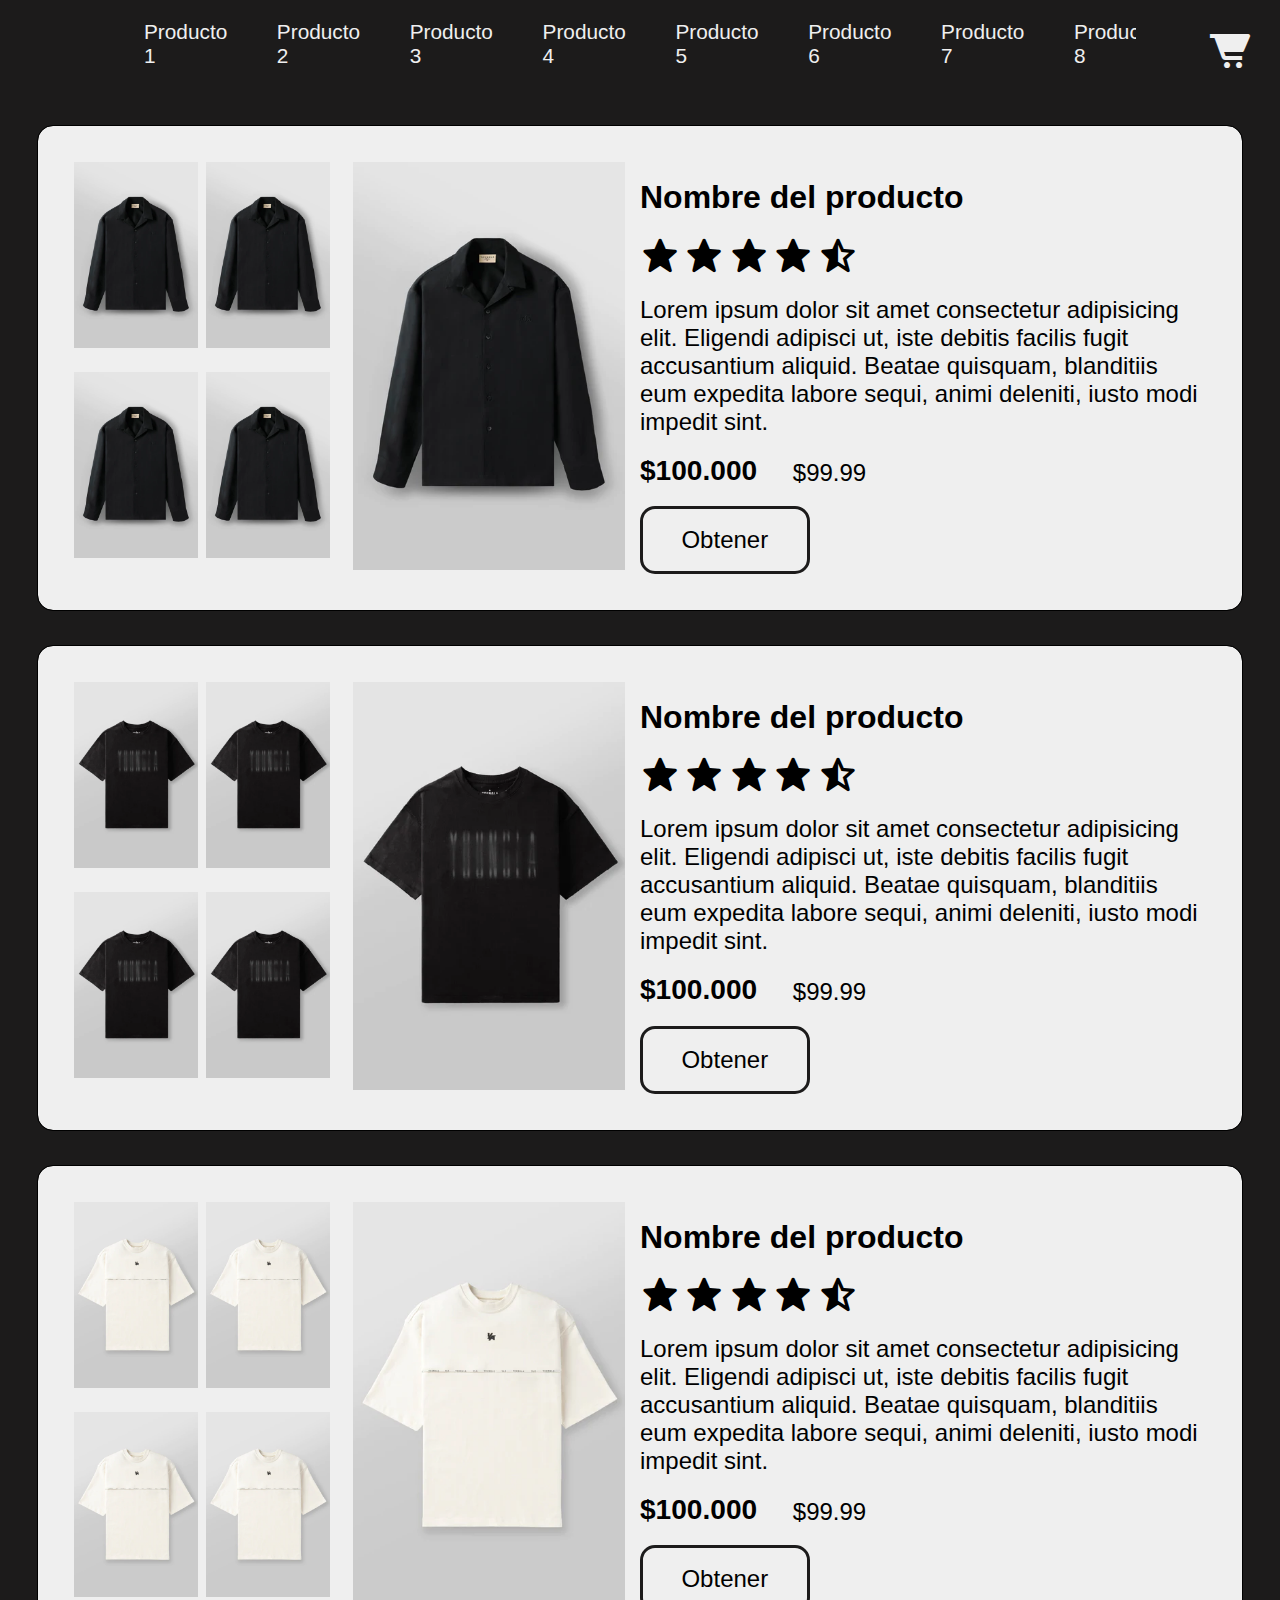
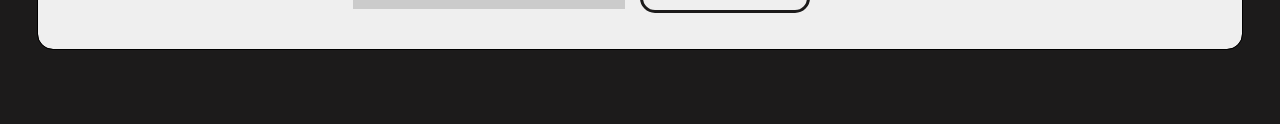
==== views/producto2.html @ 96a82cb5 "feat: :sparkles: Implementation of four more product pages" ====
<!DOCTYPE html>
<html lang="en">
<head>
    <meta charset="UTF-8">
    <meta name="viewport" content="width=device-width, initial-scale=1.0">
    <title>Document</title>
    <link rel="stylesheet" href="../css/style.css">
    <link rel="stylesheet" href="https://unpkg.com/boxicons@latest/css/boxicons.min.css">
</head>
<body>
    <header>
        <div class="menu__desplegable" id="menu__desplegable">
            <i class='bx bx-menu'></i>
        </div>
        <h2>Producto 2</h2>
        <nav class="menu" id="menu">
            <div><a href="../index.html" id="menu__link1">Producto 1</a></div>
            <div><a href="#" id="menu__link2">Producto 2</a></div>
            <div><a href="producto3.html" id="menu__link3">Producto 3</a></div>
            <div><a href="producto4.html" id="menu__link4">Producto 4</a></div>
            <div><a href="producto5.html" id="menu__link5">Producto 5</a></div>
            <div><a href="" id="menu__link6">Producto 6</a></div>
            <div><a href="" id="menu__link7">Producto 7</a></div>
            <div><a href="" id="menu__link8">Producto 8</a></div>
            <div><a href="" id="menu__link9">Producto 9</a></div>
            <div><a href="" id="menu__link10">Producto 10</a></div>
            <div><a href="" id="menu__link11">Producto 11</a></div>
            <div><a href="" id="menu__link12">Producto 12</a></div>
            <div><a href="" id="menu__link13">Producto 13</a></div>
            <div><a href="" id="menu__link14">Producto 14</a></div>
            <div><a href="" id="menu__link15">Producto 15</a></div>
        </nav>
        <div class="carrito">
            <i class='bx bxs-cart-alt'></i>
        </div>
    </header>
    <main>
        <section class="product">
            <article class="product__images">
                <dir class="images__little">
                    <div class="image__little1 image__little"><img src="../storage/img/black-camiseta.webp" alt=""></div>
                    <div class="image__little2 image__little"><img src="../storage/img/black-camiseta.webp" alt=""></div>
                    <div class="image__little3 image__little"><img src="../storage/img/black-camiseta.webp" alt=""></div>
                    <div class="image__little4 image__little"><img src="../storage/img/black-camiseta.webp" alt=""></div>
                </dir>
                <div class="image__main">
                    <img src="../storage/img/black-camiseta.webp" alt="">
                </div>
            </article>
            <article class="product__info">
                <h2 class="product__name">Nombre del producto</h2>
                <div class="stars">
                    <i class='bx bxs-star' ></i>
                    <i class='bx bxs-star' ></i>
                    <i class='bx bxs-star' ></i>
                    <i class='bx bxs-star' ></i>
                    <i class='bx bxs-star-half' ></i>
                </div>
                <p class="product__text">Lorem ipsum dolor sit amet consectetur adipisicing 
                    elit. Eligendi adipisci ut, iste debitis facilis fugit 
                    accusantium aliquid. Beatae quisquam, blanditiis eum 
                    expedita labore sequi, animi deleniti, iusto modi impedit 
                    sint.
                </p>
                <div class="precio">
                    <h3 class="product__precio1">$100.000</h3>
                    <h4 class="product__precio2">$99.99</h4>
                </div>
                <button class="product__button">Obtener</button>
            </article>
        </section>
        <section class="product">
            <article class="product__images">
                <div class="images__little">
                    <div class="image__little1 image__little"><img src="../storage/img/black-wash-camiseta.webp" alt=""></div>
                    <div class="image__little2 image__little"><img src="../storage/img/black-wash-camiseta.webp" alt=""></div>
                    <div class="image__little3 image__little"><img src="../storage/img/black-wash-camiseta.webp" alt=""></div>
                    <div class="image__little4 image__little"><img src="../storage/img/black-wash-camiseta.webp" alt=""></div>
                </div>
                <div class="image__main">
                    <img src="../storage/img/black-wash-camiseta.webp" alt="">
                </div>
            </article>
            <article class="product__info">
                <h2 class="product__name">Nombre del producto</h2>
                <div class="stars">
                    <i class='bx bxs-star' ></i>
                    <i class='bx bxs-star' ></i>
                    <i class='bx bxs-star' ></i>
                    <i class='bx bxs-star' ></i>
                    <i class='bx bxs-star-half' ></i>
                </div>
                <p class="product__text">Lorem ipsum dolor sit amet consectetur adipisicing 
                    elit. Eligendi adipisci ut, iste debitis facilis fugit 
                    accusantium aliquid. Beatae quisquam, blanditiis eum 
                    expedita labore sequi, animi deleniti, iusto modi impedit 
                    sint.
                </p>
                <div class="precio">
                    <h3 class="product__precio1">$100.000</h3>
                    <h4 class="product__precio2">$99.99</h4>
                </div>
                <button class="product__button">Obtener</button>
            </article>
        </section>
        <section class="product">
            <article class="product__images">
                <div class="images__little">
                    <div class="image__little1 image__little"><img src="../storage/img/off-white-camiseta.webp" alt=""></div>
                    <div class="image__little2 image__little"><img src="../storage/img/off-white-camiseta.webp" alt=""></div>
                    <div class="image__little3 image__little"><img src="../storage/img/off-white-camiseta.webp" alt=""></div>
                    <div class="image__little4 image__little"><img src="../storage/img/off-white-camiseta.webp" alt=""></div>
                </div>
                <div class="image__main">
                    <img src="../storage/img/off-white-camiseta.webp" alt="">
                </div>
            </article>
            <article class="product__info">
                <h2 class="product__name">Nombre del producto</h2>
                <div class="stars">
                    <i class='bx bxs-star' ></i>
                    <i class='bx bxs-star' ></i>
                    <i class='bx bxs-star' ></i>
                    <i class='bx bxs-star' ></i>
                    <i class='bx bxs-star-half' ></i>
                </div>
                <p class="product__text">Lorem ipsum dolor sit amet consectetur adipisicing 
                    elit. Eligendi adipisci ut, iste debitis facilis fugit 
                    accusantium aliquid. Beatae quisquam, blanditiis eum 
                    expedita labore sequi, animi deleniti, iusto modi impedit 
                    sint.
                </p>
                <div class="precio">
                    <h3 class="product__precio1">$100.000</h3>
                    <h4 class="product__precio2">$99.99</h4>
                </div>
                <button class="product__button">Obtener</button>
            </article>
        </section>
    </main>
</body>
</html>
---- css/style.css ----
@import url(variables.css);
*{
    margin: 0;
    padding: 0;
    box-sizing: border-box;
    font-family: 'Poppins', sans-serif;
}
body{
    height: 100vh;
    width: 100vw;
    background: var(--color-black);
}
a{
    text-decoration: none;
}
header{
    position: sticky;
    display: flex;
    justify-content: center;
    align-items: center;
    padding: 20px;
}
header h2{
    color: var(--color-white);
    font-size: 2em;
}
.menu__desplegable{
    position: absolute;
    margin: 3%;
    left: 0;
    top: 0;
    color: var(--color-white);
    font-size: 2em;
}
.menu{
    position: absolute;
    transition: transform 0.3s;
    transform: translateY(-200%);
    top: 0;
    right: 0;
    left: 0;
    height: 50vh;
    gap: 5%;

}
.menu a{
    width: 7vw;
    color: var(--color-white);
}
.menu__show{
    transform: translateY(0);
}
.carrito{
    position: absolute;
    margin: 3%;
    right: 0;
    top: 0;
    color: var(--color-white);
    font-size: 2em;
}

main{
    padding: 3%;
    overflow-y: scroll;
    gap: 10px;
}
.product{
    border-radius: 15px;
    background: var(--color-white);
    margin: 3% 0;    
    outline: 1px solid black;
    padding: 3%;
    display: grid;
    grid-template-columns: 1fr;
    grid-template-rows: repeat(2, 1fr);
    grid-template-areas: 
    "images"
    "info";
    justify-content: space-between;
}
.product:first-child{
    margin-top: 0;
}
.product__name{
    font-size: 1.8em;
    font-weight: 600;
}
.product__images{
    height: 100%;
    grid-area: images;
    display: grid;
    grid-template-columns: 1fr 1.18fr;
    grid-template-rows: 1fr;
    grid-template-areas: 
    "imageslittle image5"
    ;
    place-content: center;
    grid-gap: 8px;
    justify-items: center;
}
.images__little{
    grid-area: imageslittle;
    display: grid;
    grid-template-columns: repeat(2, 1fr);
    grid-template-rows: repeat(2, 1fr);
    grid-template-areas: 
    "image1 image2"
    "image3 image4";
    grid-gap: 8px;
}
.image__little{
    height: 20%;
}
.image__little1{
    grid-area: image1;
}
.image__little2{
    grid-area: image2;
}
.image__little3{
    grid-area: image3;
}
.image__little4{
    grid-area: image4;
}
.image__little img{
    width: 100%;
    object-fit: cover;
}
.image__main{
    width: 90%;
    grid-area: image5;
}
.image__main img{
    width: 100%;
    object-fit: cover;
}
.product__info{
    margin-top: 3%;
    grid-area: info;
    display: flex;
    flex-direction: column;
    justify-content: space-between;
}
.stars i{
    font-size: 1.5em;
}
.precio{
    width: 40%;
    display: flex;
    justify-content: space-between;
    align-items: end;
}
.precio h4{
    font-weight: lighter;
}
.product__button{
    border: 3px solid var(--color-black);
    border-radius: 15px;
    width: 30%;
    padding: 3% 5%;
}

@media screen and (min-width: 760px) {
    .menu__desplegable{
        display: none;
    }
    header h2{
        display: none;
        position: relative;
    }
    .menu{
        width: 80%;
        display: flex;
        justify-content: space-between;
        align-items: center;
        position: initial;
        transition: transform 0.3s;
        transform: initial;
        top: 0;
        right: 0;
        left: 0;
        height: initial;
        overflow-x: scroll;
    }
    .menu a{
        font-size: 1.3em;
    }
    .carrito{
        position: absolute;
        right: 0;
        top: 0;
        margin: 2%;
        font-size: 3em;
    }
    .product{
        grid-template-columns: repeat(2, 1fr);
        grid-template-rows: 1fr;
        grid-template-areas: 
        "images info";
        justify-content: space-between;
    }
    .product__name{
        font-size: 1.2em;
    }
    .stars i{
        font-size: 1.5em;
    }
    .product__text{
        font-size: 1em;
    }
    .precio{
        font-size: 1em;
    }
    .product__button{
        font-size: 1em;
    }
}

@media screen and (min-width: 885px) {
    .product__name{
        font-size: 1.5em;
    }
    .stars i{
        font-size: 2em;
    }
    .product__text{
        font-size: 1.2em;
    }
    .precio{
        font-size: 1.2em;
    }
    .product__button{
        font-size: 1.2em;
    }
}

@media screen and (min-width: 1150px) {
    .product__name{
        font-size: 2em;
    }
    .stars i{
        font-size: 2.5em;
    }
    .product__text{
        font-size: 1.5em;
    }
    .precio{
        font-size: 1.5em;
    }
    .product__button{
        font-size: 1.5em;
    }
}
@media screen and (min-width: 1475px){
    .product__name{
        font-size: 2.5em;
    }
    .stars i{
        font-size: 3em;
    }
    .product__text{
        font-size: 2em;
    }
    .precio{
        font-size: 2em;
    }
    .product__button{
        font-size: 2em;
    }
}
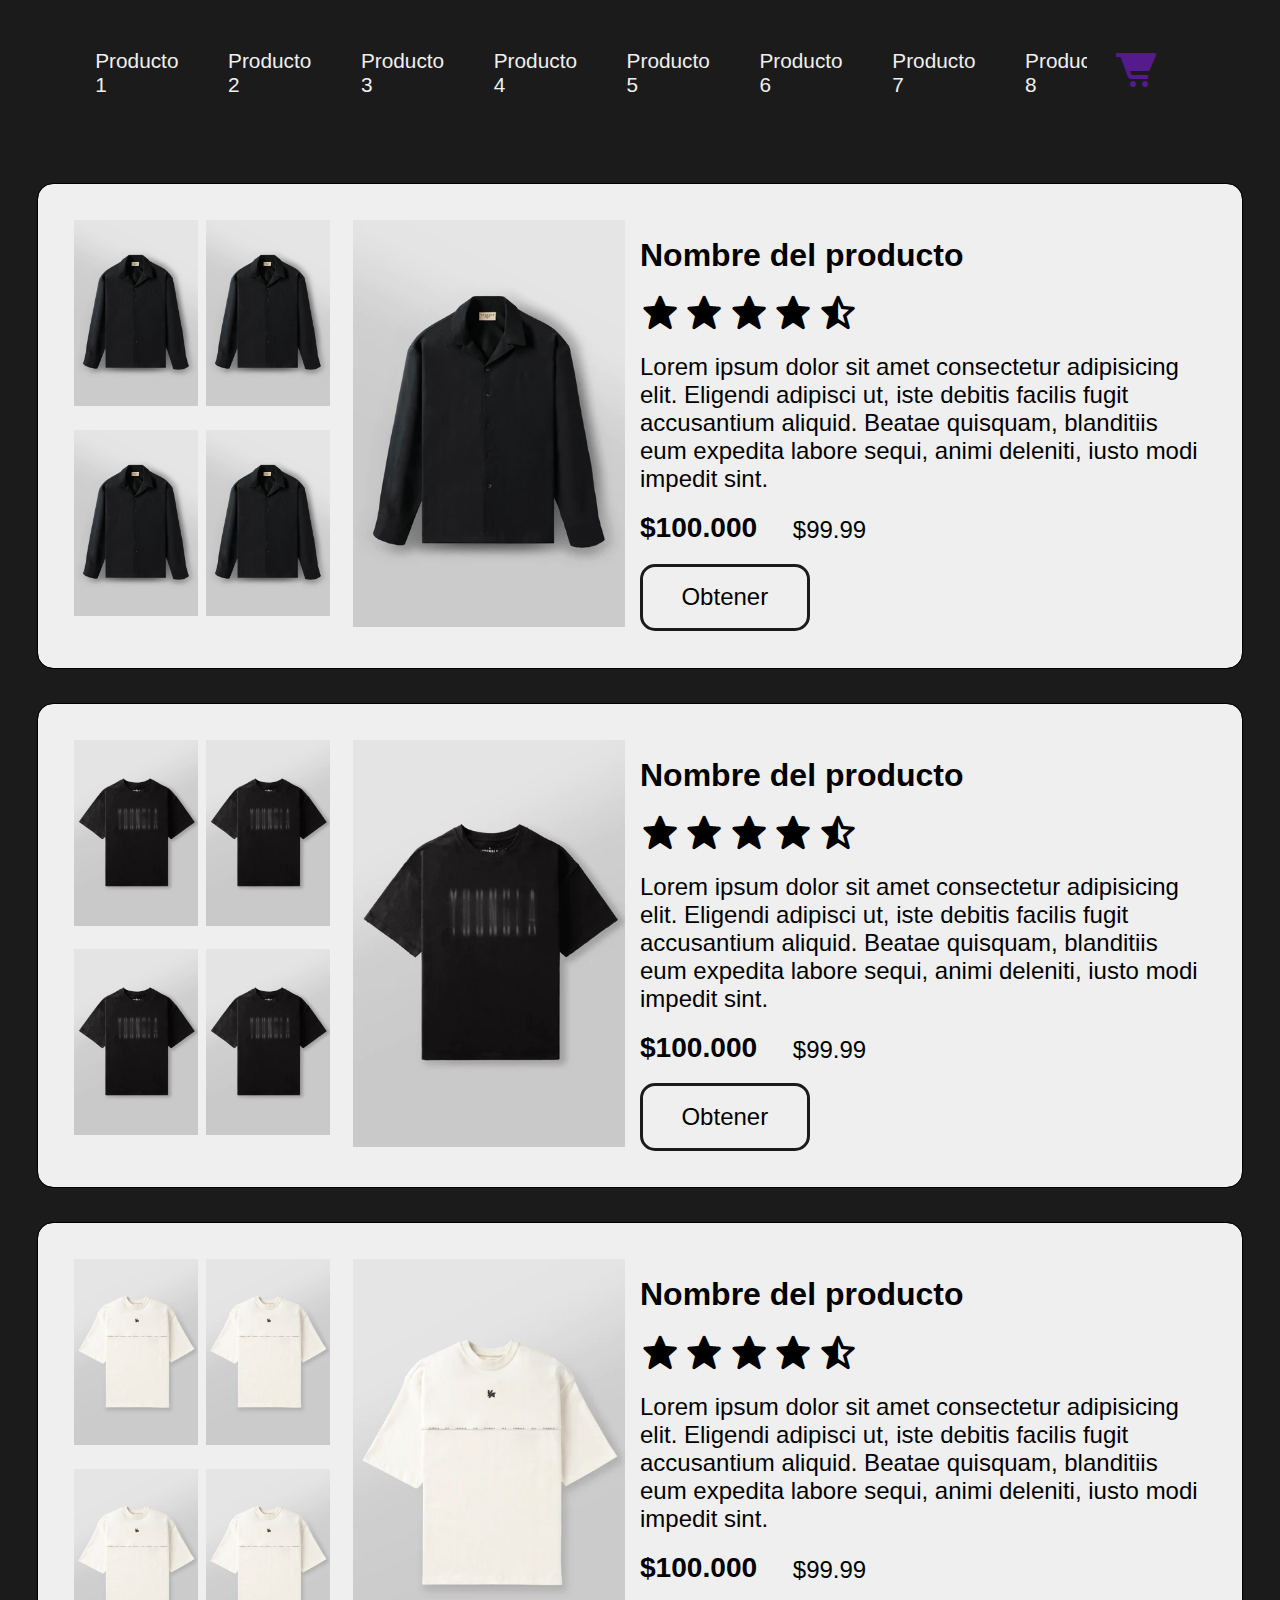
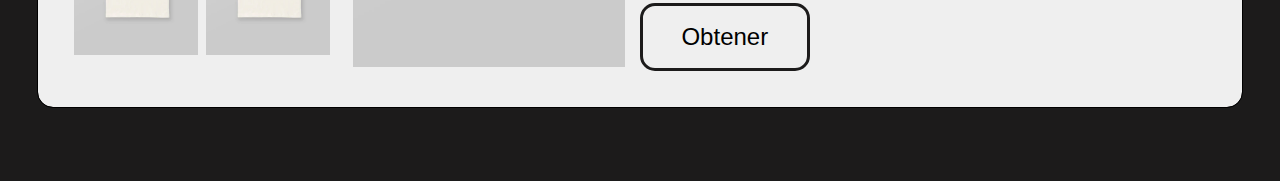
==== commit 6b1de4ee: "feat: :construction: Detalles html" ====
--- a/views/producto2.html
+++ b/views/producto2.html
@@ -31,7 +31,10 @@
             <div><a href="" id="menu__link15">Producto 15</a></div>
         </nav>
         <div class="carrito">
-            <i class='bx bxs-cart-alt'></i>
+            <a href="detalles.html"><i class='bx bxs-cart-alt'></i></a>
+        </div>
+        <div class="carrito2">
+            <a href=""><i class='bx bxs-cart-alt'></i></a>
         </div>
     </header>
     <main>
--- a/css/style.css
+++ b/css/style.css
@@ -57,6 +57,9 @@
     top: 0;
     color: var(--color-white);
     font-size: 2em;
+}
+.carrito2{
+    display: none;
 }
 
 main{
@@ -187,11 +190,15 @@
         font-size: 1.3em;
     }
     .carrito{
-        position: absolute;
+        display: none;
+    }
+    .carrito2{
+        display: block;
         right: 0;
         top: 0;
         margin: 2%;
         font-size: 3em;
+        color: var(--color-white);
     }
     .product{
         grid-template-columns: repeat(2, 1fr);
